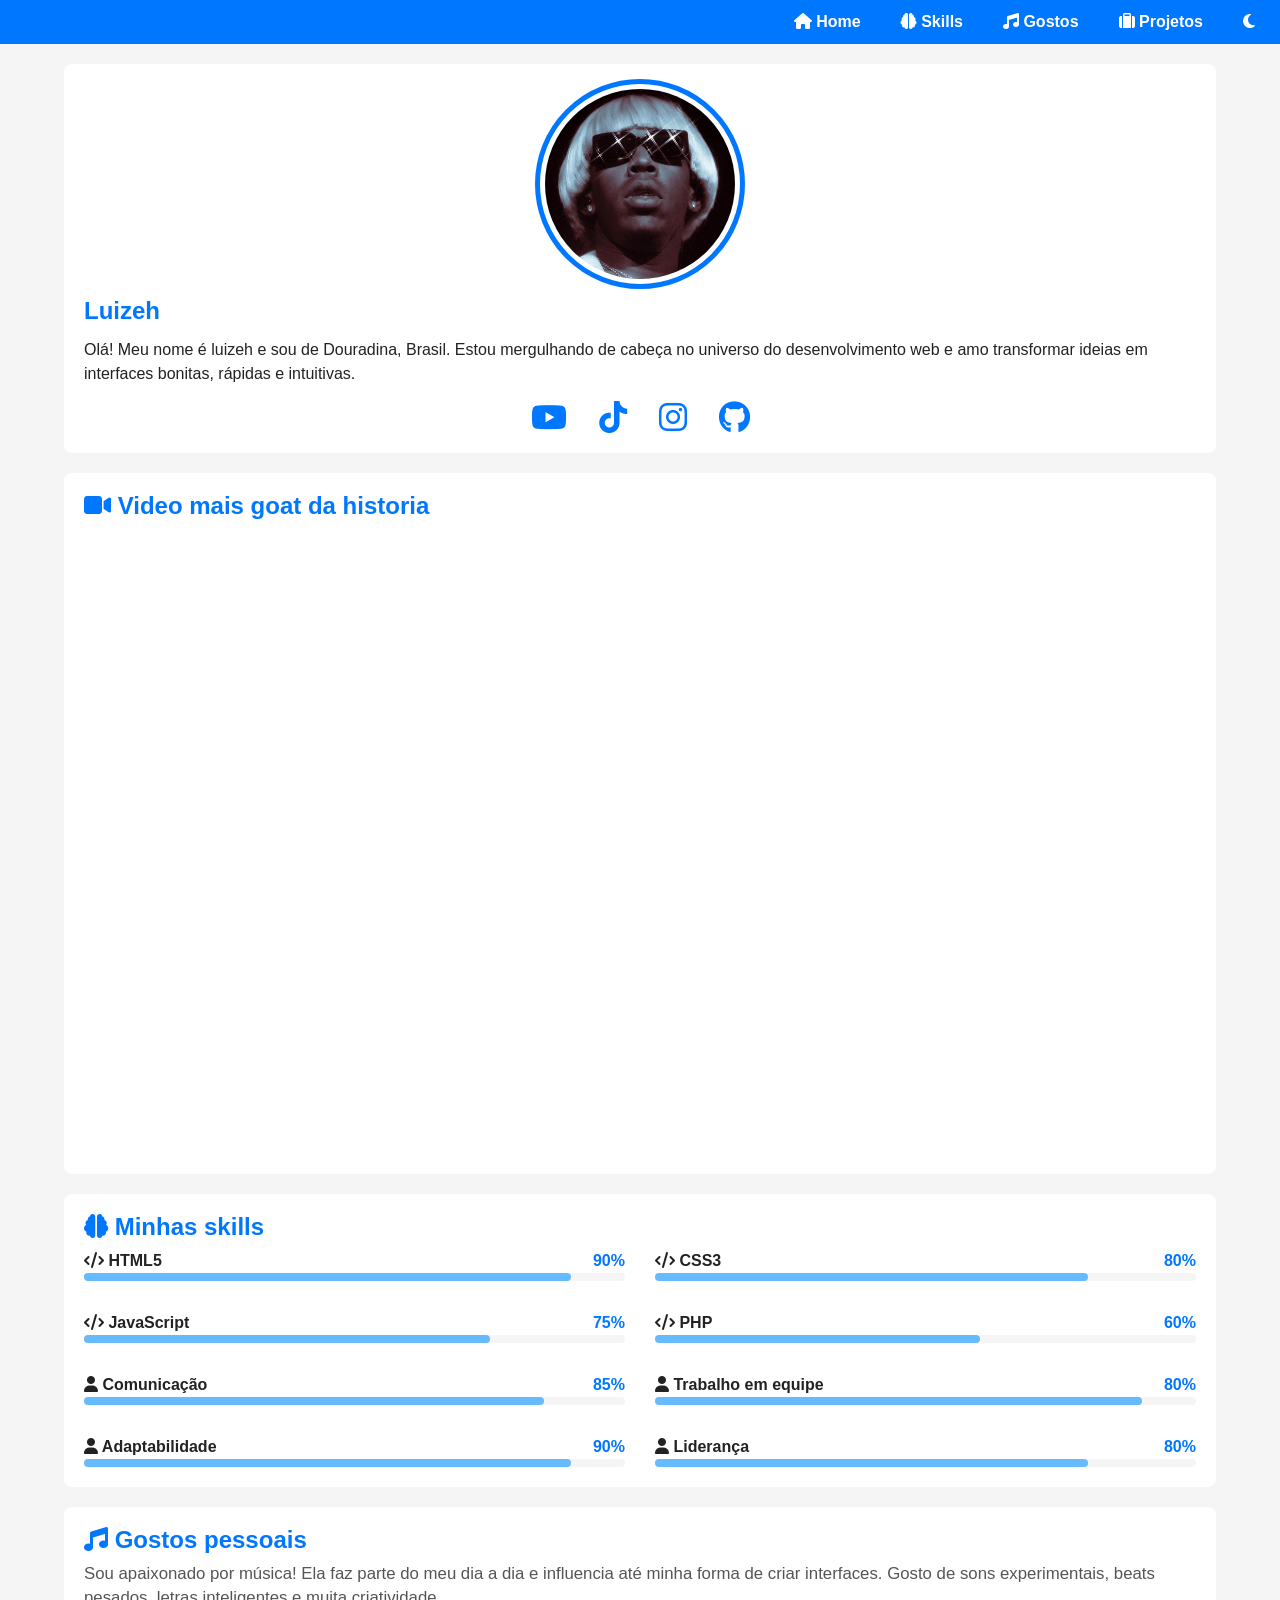
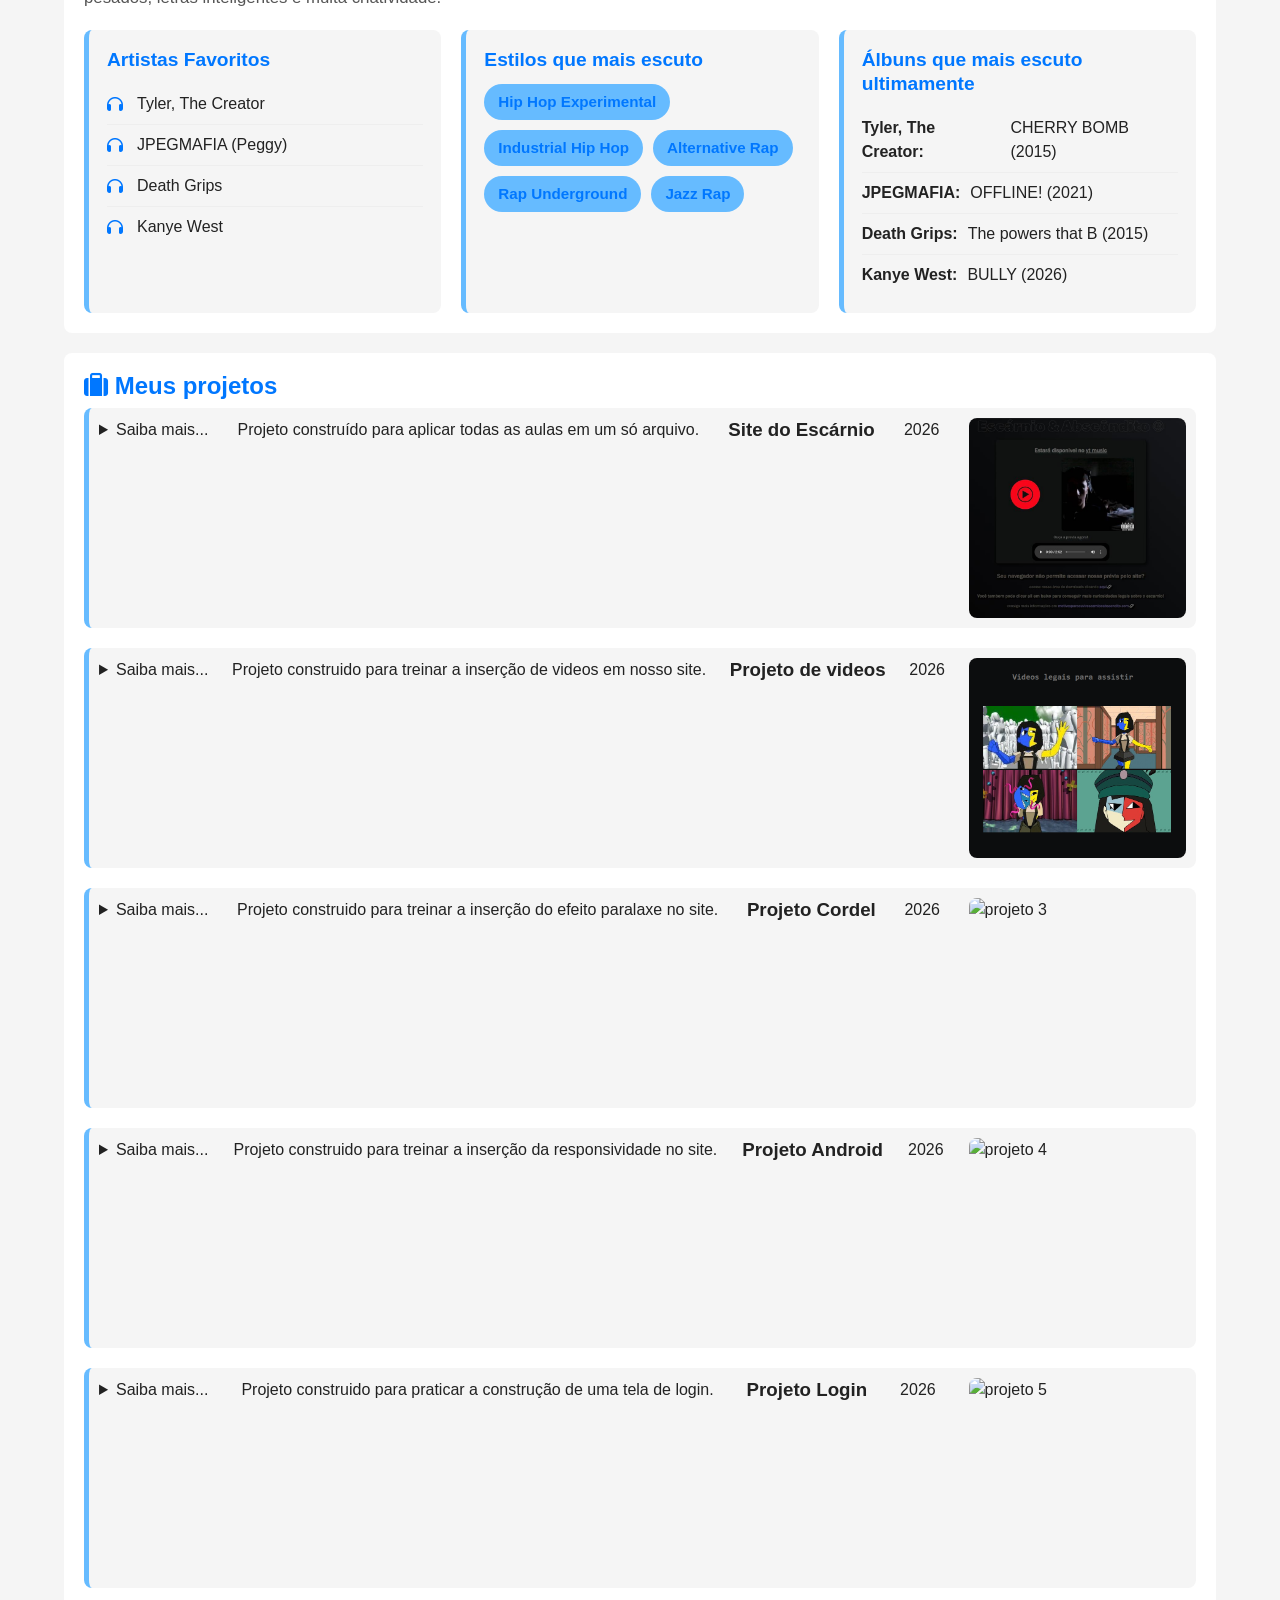
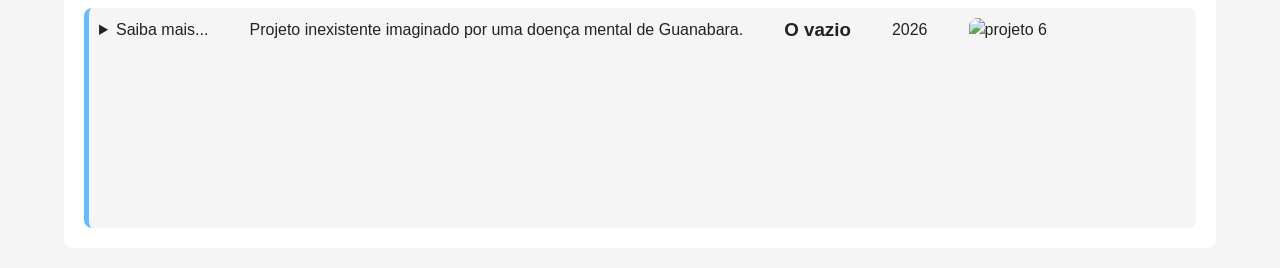
==== exercicios/md05/desafio-final/index.html @ dc18c30c "fixed readme + desafio final" ====
<!doctype html>
<html lang="pt-br">
  <head>
    <meta charset="UTF-8" />
    <meta name="viewport" content="width=device-width, initial-scale=1.0" />
    <title>Portifolio</title>
    <link rel="stylesheet" href="estilos/style.css" />
    <link rel="shortcut icon" href="favicon.svg" type="image/svg" />
    <link
      rel="stylesheet"
      href="https://cdnjs.cloudflare.com/ajax/libs/font-awesome/6.5.0/css/all.min.css"
    />
  </head>
  <body>
    <header>
      <nav id="menu">
        <ul>
          <li>
            <a href="#"><i class="fa-solid fa-house"></i> Home</a>
          </li>
          <li>
            <a href="#"><i class="fa-solid fa-brain"></i> Skills</a>
          </li>
          <li>
            <a href="#"><i class="fa-solid fa-music"></i> Gostos</a>
          </li>
          <li>
            <a href="#"><i class="fa-solid fa-suitcase"></i> Projetos</a>
          </li>

          <li>
            <a href="#"><i class="fa-solid fa-moon"></i></a>
          </li>
        </ul>
      </nav>
    </header>
    <main>
      <section id="ficha">
        <img src="imagens/pfp.png" alt="luizeh" class="foto" />
        <h1>Luizeh</h1>
        <p>
          Olá! Meu nome é luizeh e sou de Douradina, Brasil. Estou mergulhando
          de cabeça no universo do desenvolvimento web e amo transformar ideias
          em interfaces bonitas, rápidas e intuitivas.
        </p>
        <div id="social">
          <a
            href="https://www.youtube.com/@luizehyea"
            target="_blank"
            rel="nofollow"
            ><i class="fa-brands fa-youtube"></i
          ></a>
          <a
            href="https://www.tiktok.com/@luizehxd"
            target="_blank"
            rel="nofollow"
            ><i class="fa-brands fa-tiktok"></i
          ></a>
          <a
            href="https://www.instagram.com/luizehofwgkta/?hl=cs"
            target="_blank"
            rel="nofollow"
            ><i class="fa-brands fa-instagram"></i
          ></a>
          <a href="https://github.com/luizeh" target="_blank" rel="nofollow"
            ><i class="fa-brands fa-github"></i
          ></a>
        </div>
      </section>
      <section id="detalhes">
        <article id="video">
          <h2><i class="fa-solid fa-video"></i> Video mais goat da historia</h2>
          <div id="video-container">
            <iframe
              width="560"
              height="315"
              src="https://www.youtube.com/embed/xwF-3QriODI?si=jmCDyMg2c0JKW90Z"
              title="YouTube video player"
              frameborder="0"
              allow="
                accelerometer;
                autoplay;
                clipboard-write;
                encrypted-media;
                gyroscope;
                picture-in-picture;
                web-share;
              "
              referrerpolicy="strict-origin-when-cross-origin"
              allowfullscreen
            ></iframe>
          </div>
          <!-- Fim article#video -->
        </article>
        <article id="skills">
          <h2><i class="fa-solid fa-brain"></i> Minhas skills</h2>
          <div id="skill-container">
            <!-- HARD SKILLS -->
            <div class="item">
              <div class="info">
                <span class="nome">
                  <i class="fa-solid fa-code"></i> HTML5
                </span>
                <span class="porcent">90%</span>
              </div>
              <div class="barra">
                <div class="progress" style="width: 90%"></div>
              </div>
            </div>

            <div class="item">
              <div class="info">
                <span class="nome">
                  <i class="fa-solid fa-code"></i> CSS3
                </span>
                <span class="porcent">80%</span>
              </div>
              <div class="barra">
                <div class="progress" style="width: 80%"></div>
              </div>
            </div>

            <div class="item">
              <div class="info">
                <span class="nome">
                  <i class="fa-solid fa-code"></i> JavaScript
                </span>
                <span class="porcent">75%</span>
              </div>
              <div class="barra">
                <div class="progress" style="width: 75%"></div>
              </div>
            </div>

            <div class="item">
              <div class="info">
                <span class="nome"> <i class="fa-solid fa-code"></i> PHP </span>
                <span class="porcent">60%</span>
              </div>
              <div class="barra">
                <div class="progress" style="width: 60%"></div>
              </div>
            </div>

            <!-- SOFT SKILLS -->
            <div class="item">
              <div class="info">
                <span class="nome">
                  <i class="fa-solid fa-user"></i> Comunicação
                </span>
                <span class="porcent">85%</span>
              </div>
              <div class="barra">
                <div class="progress" style="width: 85%"></div>
              </div>
            </div>

            <div class="item">
              <div class="info">
                <span class="nome">
                  <i class="fa-solid fa-user"></i> Trabalho em equipe
                </span>
                <span class="porcent">80%</span>
              </div>
              <div class="barra">
                <div class="progress" style="width: 90%"></div>
              </div>
            </div>

            <div class="item">
              <div class="info">
                <span class="nome">
                  <i class="fa-solid fa-user"></i> Adaptabilidade
                </span>
                <span class="porcent">90%</span>
              </div>
              <div class="barra">
                <div class="progress" style="width: 90%"></div>
              </div>
            </div>

            <div class="item">
              <div class="info">
                <span class="nome">
                  <i class="fa-solid fa-user"></i> Liderança
                </span>
                <span class="porcent">80%</span>
              </div>
              <div class="barra">
                <div class="progress" style="width: 80%"></div>
              </div>
            </div>
          </div>
          <!-- fim article#skills -->
        </article>
        <article id="gostos">
          <h2><i class="fa-solid fa-music"></i> Gostos pessoais</h2>
          <p style="margin-bottom: 20px">
            Sou apaixonado por música! Ela faz parte do meu dia a dia e
            influencia até minha forma de criar interfaces. Gosto de sons
            experimentais, beats pesados, letras inteligentes e muita
            criatividade.
          </p>

          <div class="gostos-container">
            <!-- Card de Artistas -->
            <div class="gosto-card">
              <h3>Artistas Favoritos</h3>
              <ul class="lista-gostos">
                <li>
                  <i class="fa-solid fa-headphones"></i> Tyler, The Creator
                </li>
                <li>
                  <i class="fa-solid fa-headphones"></i> JPEGMAFIA (Peggy)
                </li>
                <li><i class="fa-solid fa-headphones"></i> Death Grips</li>
                <li><i class="fa-solid fa-headphones"></i> Kanye West</li>
              </ul>
            </div>

            <!-- Card de Estilos Musicais -->
            <div class="gosto-card">
              <h3>Estilos que mais escuto</h3>
              <div class="estilos">
                <span class="tag">Hip Hop Experimental</span>
                <span class="tag">Industrial Hip Hop</span>
                <span class="tag">Alternative Rap</span>
                <span class="tag">Rap Underground</span>
                <span class="tag">Jazz Rap</span>
              </div>
            </div>

            <!-- Card de Álbuns / Recomendações -->
            <div class="gosto-card">
              <h3>Álbuns que mais escuto ultimamente</h3>
              <ul class="lista-gostos">
                <li>
                  <strong>Tyler, The Creator:</strong> CHERRY BOMB (2015)
                </li>
                <li>
                  <strong>JPEGMAFIA:</strong> OFFLINE! (2021)
                </li>
                <li>
                  <strong>Death Grips:</strong>The powers that B (2015)
                </li>
                <li>
                  <strong>Kanye West:</strong> BULLY (2026)
                </li>
              </ul>
            </div>
          </div>
        </article>
        <article id="projetos">
          <h2><i class="fa-solid fa-suitcase"></i> Meus projetos</h2>
          <div id="projeto-container">
              <div class="projeto">
                <img src="imagens/escarnio.png" alt="projeto 1" class="foto">
                <p class="periodo">2026</p>
                <h3>Site do Escárnio</h3>
                <p>Projeto construído para aplicar todas as aulas em um só arquivo.</p>
                <details class="descrição">
                    <summary>Saiba mais...</summary>
                    <p>Primeiro projeto de Luizeh, construído para a divulgação do seu album colaborativo 'escárnio', com a participação de lolacas. Foi feito durante o módulo 1, aplicando todas as aulas em um exercício unico. </p>
                </details>
            </div>
            <div class="projeto">
                <img src="imagens/ena.png" alt="projeto 2" class="foto">
                <p class="periodo">2026</p>
                <h3>Projeto de videos</h3>
                <p>Projeto construido para treinar a inserção de videos em nosso site.</p>
                <details class="descrição">
                    <summary>Saiba mais...</summary>
                    <p>Guanabara fez um site com os próprios videos, mas luizeh optou por colocar episódios da série ENA feita por Joel Guerra. Isso foi decidido para deixar o site mais divertido e que combinasse mais com luizeh.</p>
                </details>
            </div>
              <div class="projeto">
                <img src="imagens/projeto-02-cordel.jpg" alt="projeto 3" class="foto">
                <p class="periodo">2026</p>
                <h3>Projeto Cordel</h3>
                <p>Projeto construido para treinar a inserção do efeito paralaxe no site.</p>
                <details class="descrição">
                    <summary>Saiba mais...</summary>
                    <p>Este é considerado o projeto mais feio que guanabara nos mandou fazer. É um poema vergonhoso e feito para velhos, e o site tem letras excessivamente grandes. porém fomos obrigados a fazer dessa forma, porque foi assim que fomos instruídos.</p>
                </details>
            </div>
                <div class="projeto">
                <img src="imagens/projeto-03-android.jpg" alt="projeto 4" class="foto">
                <p class="periodo">2026</p>
                <h3>Projeto Android</h3>
                <p>Projeto construido para treinar a inserção da responsividade no site.</p>
                <details class="descrição">
                    <summary>Saiba mais...</summary>
                    <p>O primeiro site divertido de construir nesse curso. Em meados do Modulo 2, guanabara explicou passo a passo como fazer esse projeto. porém, luizeh optou por fazer antes, sem seguir as instruções. deu muito certo, e ele pode pular o tutorial de Guanabara.</p>
                </details>
            </div>
                <div class="projeto">
                <img src="imagens/projeto-05-login.jpg" alt="projeto 5" class="foto">
                <p class="periodo">2026</p>
                <h3>Projeto Login</h3>
                <p>Projeto construido para praticar a construção de uma tela de login.</p>
                <details class="descrição">
                    <summary>Saiba mais...</summary>
                    <p>A tela de login foi feita em meados do Módulo 4. A imagem que está sendo mostrada não retrata o projeto feito por luizeh, e sim o projeto feito pelo Gustavo Guanabara, professor do cursoemvideo. Luizeh escolheu assim, porque a imagem já estava salva, mas seu projeto ficou bem melhor doque o de Guanabara.</p>
                </details>
            </div>
                     <div class="projeto">
                <img src="imagens/projeto-06-album.jpg" alt="projeto 6" class="foto">
                <p class="periodo">2026</p>
                <h3>O vazio</h3>
                <p>Projeto inexistente imaginado por uma doença mental de Guanabara.</p>
                <details class="descrição">
                    <summary>Saiba mais...</summary>
                    <p>Gustavo Guanabara, o professor do cursoemvideo, sofre de esquizofrenia e imaginou que nós haviamos feito esse projeto durante o curso de HTML5 e CSS3, mas na verdade esse projeto nunca existiu, e não foi realizado por ninguém.</p>
                </details>
            </div>
          </div>
          <!-- fim article#projetos -->
        </article>
      </section>
    </main>
    <footer></footer>

    <script src="scripts/script.js"></script>
  </body>
</html>
---- exercicios/md05/desafio-final/estilos/style.css ----
/* 
  Variáveis para cores:
  --fundo-principal
  --texto
  --texto-inverso
  --destaque
  --destaque-inverso
  --fundo-card
*/

* {
  margin: 0;
  padding: 0;
  box-sizing: border-box;
}

:root {
  --fundo-principal: #f5f5f5;
  --texto: #222222;
  --texto-inverso: #ffffff;
  --destaque: #0077ff;
  --destaque-inverso: #66bbff;
  --fundo-card: #ffffff;
}

body {
  font-family: Verdana, Geneva, Tahoma, sans-serif;
  line-height: 1.5em;
  background-color: var(--fundo-principal);
  color: var(--texto);
}

header {
  background-color: var(--destaque);
  color: var(--texto);
  padding: 10px;
  display: flex;
  justify-content: flex-end;
  align-content: center;
}

nav#menu ul {
  list-style: none;
  display: flex;
  gap: 10px;
}

nav#menu a {
  text-decoration: none;
  color: var(--texto-inverso);
  font-weight: 600;
  padding: 12px 15px;
  border-radius: 5px;
  transition: background-color 0.5s;
}

nav#menu a:hover {
  background-color: var(--destaque-inverso);
  color: var(--destaque);
}

main {
  display: grid;
  grid-template-columns: auto 90vw auto;
  gap: 20px;
  margin-top: 20px;
}

section#ficha {
  background-color: var(--fundo-card);
  padding: 20px;
  border-radius: 8px;
  grid-column: 2;
}

section#ficha img {
  width: 200px;
  aspect-ratio: 1/1;
  border-radius: 50%;
  border: 5px solid var(--fundo-card);
  outline: 5px solid var(--destaque);
  display: block;
  margin: auto;
  margin-bottom: 15px;
}

section#ficha h1 {
  color: var(--destaque);
  margin: 15px 0;
  font-size: 1.5em;
  text-align: left;
}

div#social {
  display: flex;
  justify-content: center;
  align-items: center;
  font-size: 2em;
  gap: 1em;
  margin-top: 15px;
}

div#social a {
  color: var(--destaque);
  transition: color 0.5s;
}

div#social a:hover {
  color: var(--destaque-inverso);
}

section#detalhes {
  grid-column: 2;
}

article {
  background-color: var(--fundo-card);
  padding: 20px;
  margin-bottom: 20px;
  border-radius: 8px;
}

article h2 {
  color: var(--destaque);
  margin-bottom: 10px;
}

#video-container {
  position: relative;
  width: 100%;
  aspect-ratio: 16/9;
}

#video-container iframe {
  position: absolute;
  top: 0;
  left: 0;
  width: 100%;
  height: 100%;
  border-radius: 8px;
}

#skill-container {
  display: grid;
  grid-template-columns: 1fr;
  gap: 30px;
}

#skill-container .info {
  display: flex;
  justify-content: space-between;
  align-items: center;
}

#skill-container .nome {
  font-weight: bold;
  color: var(--texto);
}

#skill-container .porcent {
  font-weight: bold;
  color: var(--destaque);
}

#skill-container .barra {
  width: 100%;
  height: 8px;
  background-color: var(--fundo-principal);
  border-radius: 4px;
}

#skill-container .progress {
  height: 100%;
  background-color: var(--destaque-inverso);
  border-radius: 4px;
}

/* ====================== GOSTOS ====================== */

#gostos p {
  color: #555;
  font-size: 1.05em;
}

.gostos-container {
  display: grid;
  grid-template-columns: 1fr;
  gap: 20px;
}

.gosto-card {
  background-color: var(--fundo-principal);
  padding: 18px;
  border-radius: 8px;
  border-left: 5px solid var(--destaque-inverso);
  transition: border-color .5s, border-width .5s;
}

.gosto-card h3 {
  color: var(--destaque);
  margin-bottom: 12px;
  font-size: 1.2em;
}

.gosto-card:hover{
  border-color: var(--destaque);
  border-left-width: 15px;
  cursor: pointer;
}

.lista-gostos {
  list-style: none;
}

.lista-gostos li {
  padding: 8px 0;
  border-bottom: 1px solid #eee;
  display: flex;
  align-items: center;
  gap: 10px;
}

.lista-gostos li:last-child {
  border-bottom: none;
}

.lista-gostos i {
  color: var(--destaque);
  width: 20px;
}

.estilos {
  display: flex;
  flex-wrap: wrap;
  gap: 10px;
}

.tag {
  background-color: var(--destaque-inverso);
  color: var(--destaque);
  padding: 6px 14px;
  border-radius: 20px;
  font-size: 0.95em;
  font-weight: 600;
}

#projeto-container{
  display: flex;
  flex-direction: column;
  gap: 20px;
}
#projeto-container .projeto{
  display: flex;
  flex-direction: column;
  gap: 15px;
  background-color: var(--fundo-principal);
  padding: 10px;
  border-radius: 8px;
  border-left: 5px solid var(--destaque-inverso);
  transition: border-color .5s, border-width .5s;
}

#projeto-container .projeto:hover{
  border-color: var(--destaque);
  border-left-width: 15px;
  cursor: pointer;
}

#projeto-container .foto{
  width: 100%;
  aspect-ratio: 16/9;
  object-fit: cover;
  overflow: hidden;
  border-radius: 8px;
}


@media screen and (min-width: 768px) {
  #skill-container {
    grid-template-columns: 1fr 1fr;
  }
    .gostos-container {
    grid-template-columns: repeat(auto-fit, minmax(280px, 1fr));
  }
  #projeto-container .projeto{
    flex-direction: row-reverse;
    justify-content: space-between;
  }

  #projeto-container .foto{
    aspect-ratio: 1/1;
    max-width: 20%;
    max-height: 200px;
  }
}
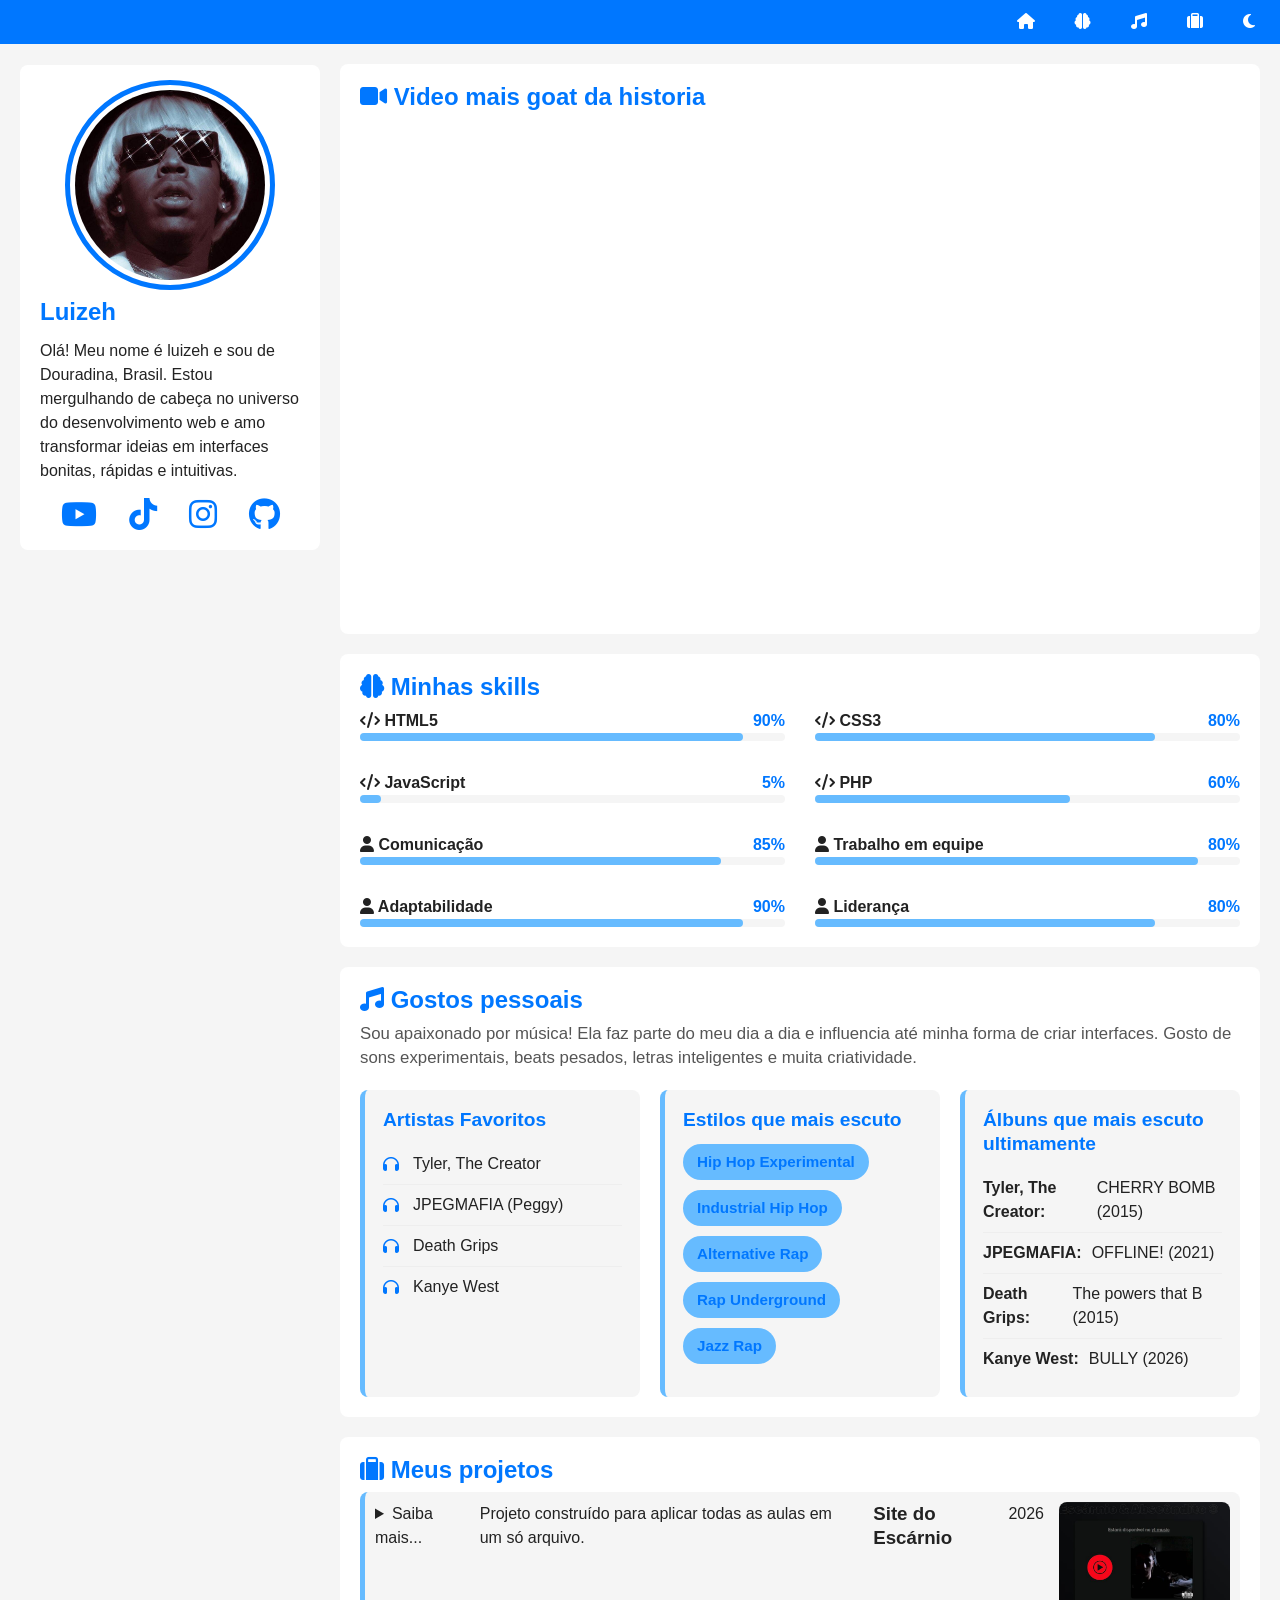
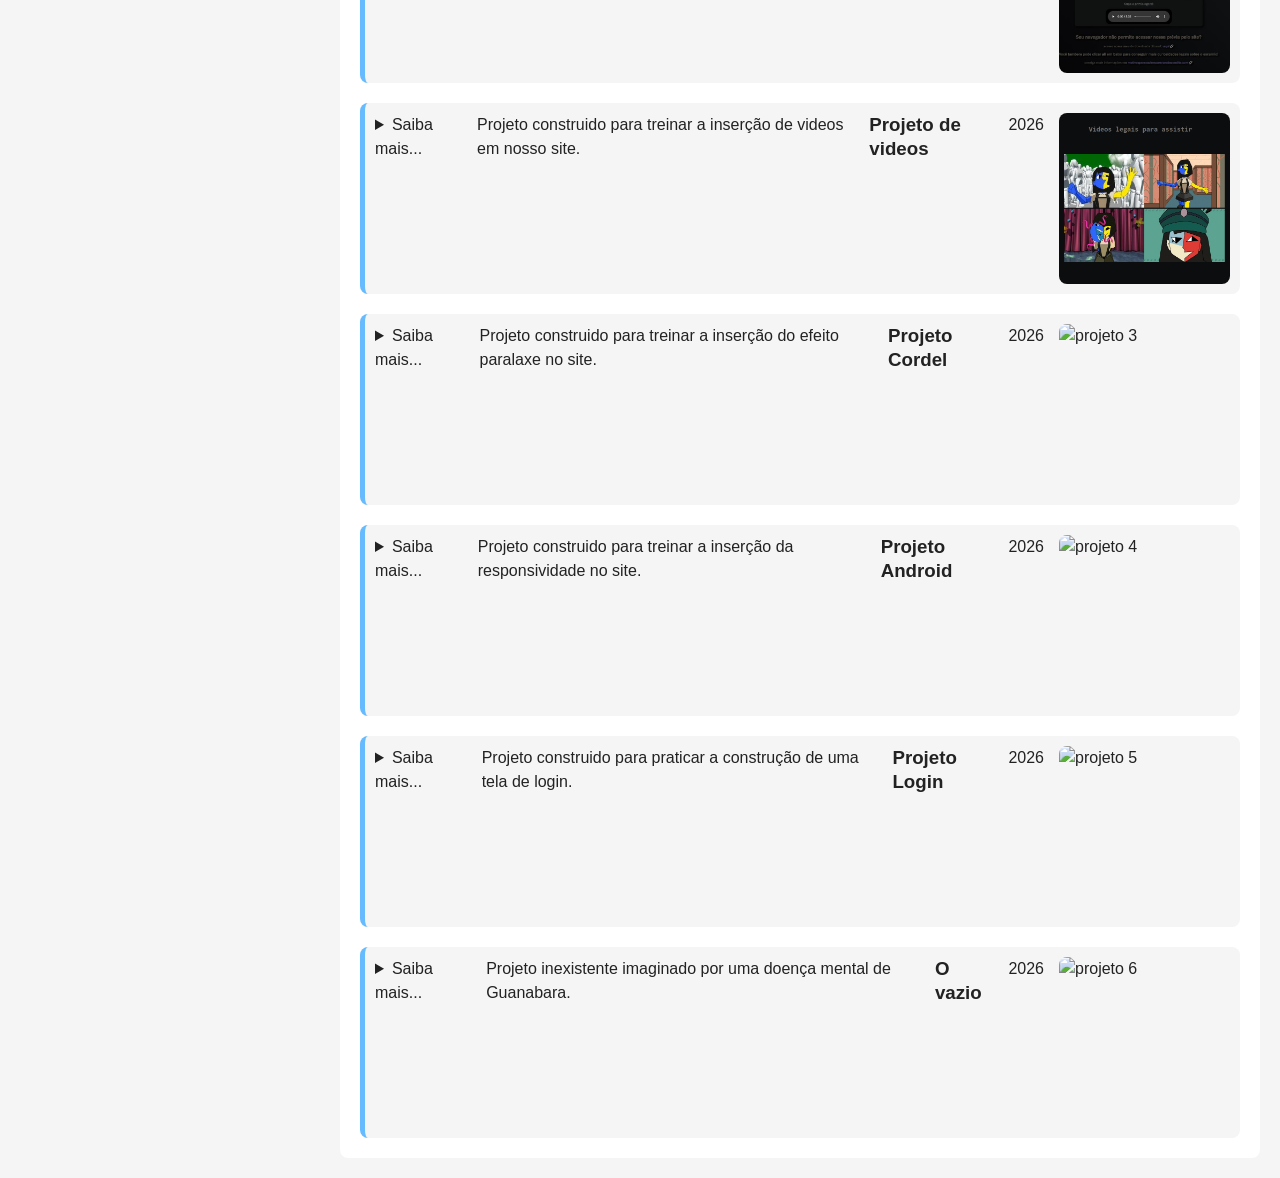
==== commit 4f1f0c8e: "responsividade no desafio final." ====
--- a/exercicios/md05/desafio-final/index.html
+++ b/exercicios/md05/desafio-final/index.html
@@ -16,20 +16,20 @@
       <nav id="menu">
         <ul>
           <li>
-            <a href="#"><i class="fa-solid fa-house"></i> Home</a>
-          </li>
-          <li>
-            <a href="#"><i class="fa-solid fa-brain"></i> Skills</a>
-          </li>
-          <li>
-            <a href="#"><i class="fa-solid fa-music"></i> Gostos</a>
-          </li>
-          <li>
-            <a href="#"><i class="fa-solid fa-suitcase"></i> Projetos</a>
-          </li>
-
-          <li>
-            <a href="#"><i class="fa-solid fa-moon"></i></a>
+            <a href="#ficha" class="link"><i class="fa-solid fa-house"></i></a>
+          </li>
+          <li>
+            <a href="#skills" class="link"><i class="fa-solid fa-brain"></i></a>
+          </li>
+          <li>
+            <a href="#gostos" class="link"><i class="fa-solid fa-music"></i></a>
+          </li>
+          <li>
+            <a href="#projetos" class="link"><i class="fa-solid fa-suitcase"></i></a>
+          </li>
+
+          <li>
+            <a href="#" id="botao-tema"><i class="fa-solid fa-moon"></i></a>
           </li>
         </ul>
       </nav>
@@ -125,10 +125,10 @@
                 <span class="nome">
                   <i class="fa-solid fa-code"></i> JavaScript
                 </span>
-                <span class="porcent">75%</span>
-              </div>
-              <div class="barra">
-                <div class="progress" style="width: 75%"></div>
+                <span class="porcent">5%</span>
+              </div>
+              <div class="barra">
+                <div class="progress" style="width: 5%"></div>
               </div>
             </div>
 
--- a/exercicios/md05/desafio-final/estilos/style.css
+++ b/exercicios/md05/desafio-final/estilos/style.css
@@ -37,6 +37,9 @@
   display: flex;
   justify-content: flex-end;
   align-content: center;
+  position: sticky;
+  top: 0;
+  z-index: 1;
 }
 
 nav#menu ul {
@@ -276,6 +279,19 @@
 
 
 @media screen and (min-width: 768px) {
+  main{
+    grid-template-columns: auto 300px 1fr auto;
+  }
+
+  section#ficha{
+    grid-column: 2 / 3;
+    height: fit-content;
+    position: sticky;
+    top: 65px;
+  }
+  section#detalhes{
+    grid-column: 3/ 4;
+  }
   #skill-container {
     grid-template-columns: 1fr 1fr;
   }
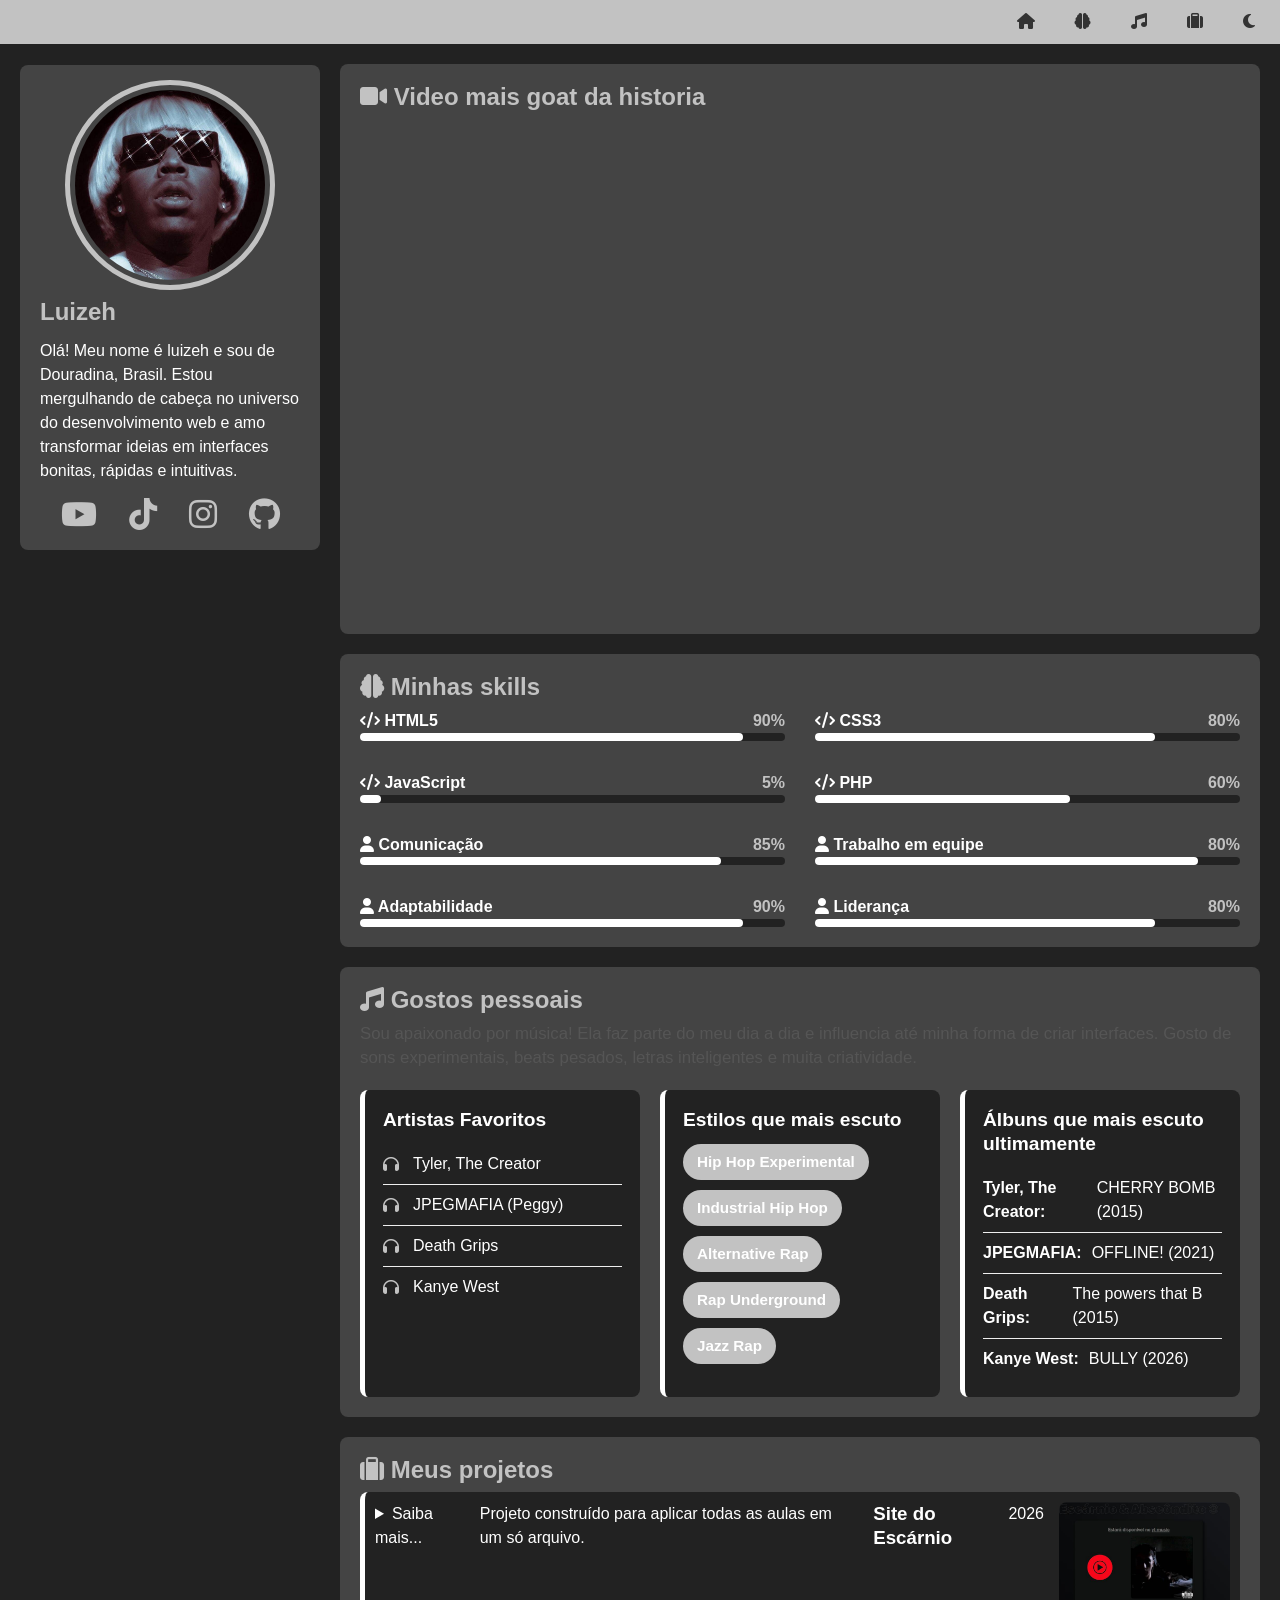
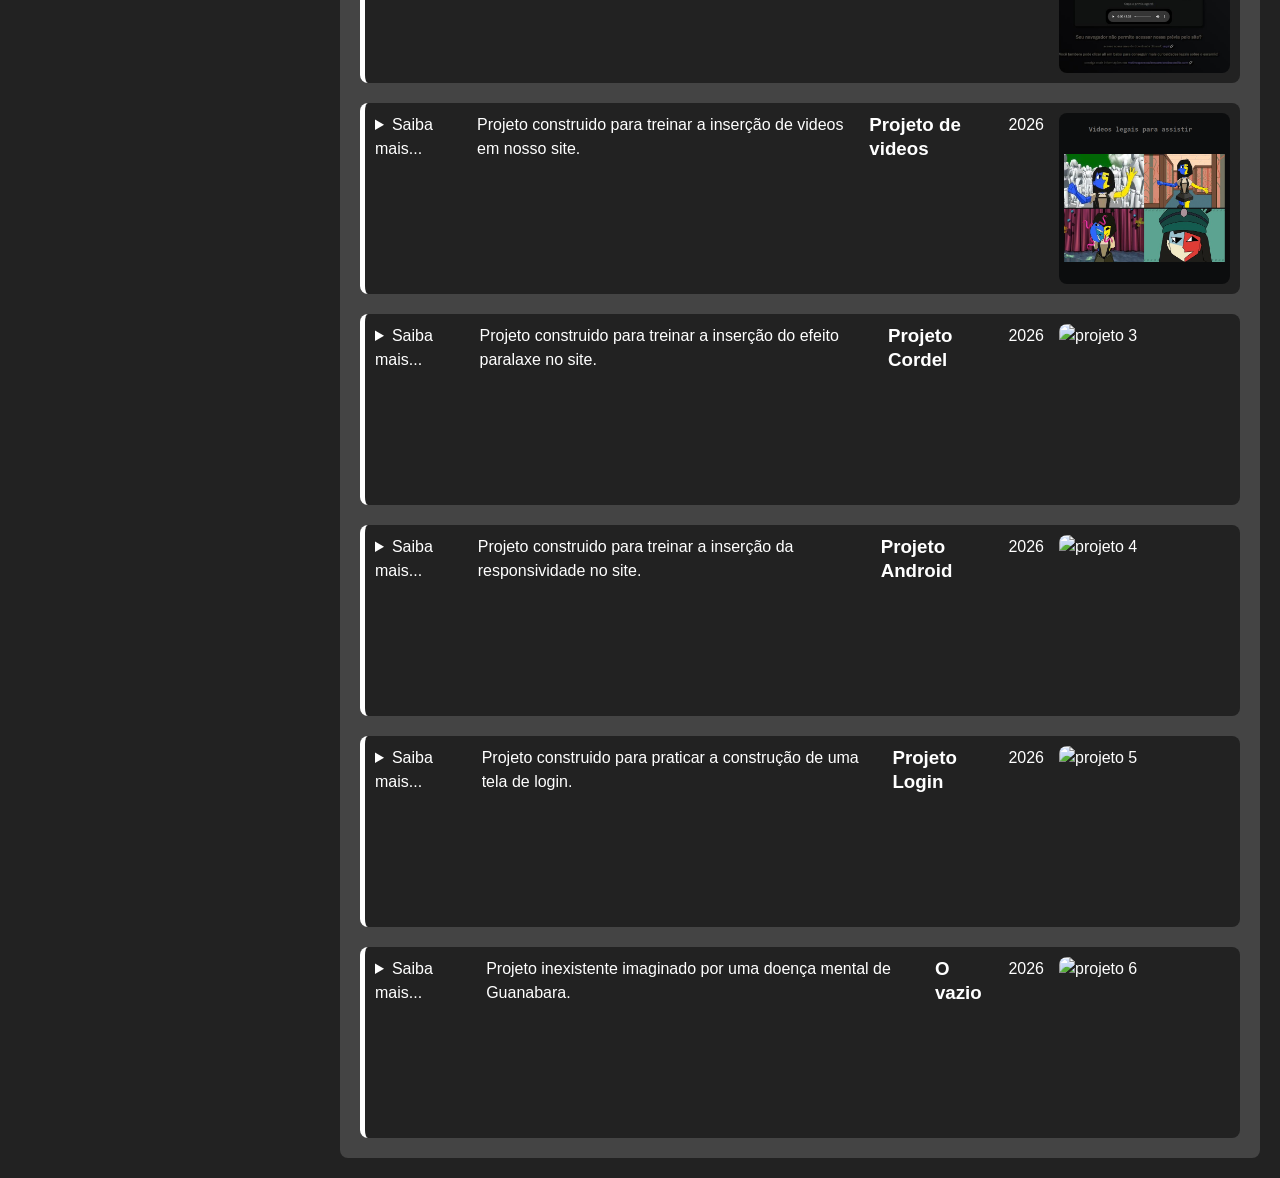
==== commit 378c21e4: "mudança de tema desafio final" ====
--- a/exercicios/md05/desafio-final/index.html
+++ b/exercicios/md05/desafio-final/index.html
@@ -11,7 +11,7 @@
       href="https://cdnjs.cloudflare.com/ajax/libs/font-awesome/6.5.0/css/all.min.css"
     />
   </head>
-  <body>
+  <body class="escuro">
     <header>
       <nav id="menu">
         <ul>
@@ -29,7 +29,7 @@
           </li>
 
           <li>
-            <a href="#" id="botao-tema"><i class="fa-solid fa-moon"></i></a>
+            <a href="#" class="link" id="botao-tema"><i class="fa-solid fa-moon"></i></a>
           </li>
         </ul>
       </nav>
--- a/exercicios/md05/desafio-final/estilos/style.css
+++ b/exercicios/md05/desafio-final/estilos/style.css
@@ -23,11 +23,21 @@
   --fundo-card: #ffffff;
 }
 
+body.escuro{
+  --fundo-principal: #222222;
+  --texto: #ffffff;
+  --texto-inverso: #333333;
+  --destaque: #c2c2c2;
+  --destaque-inverso: #ffffff;
+  --fundo-card: #444444;
+}
+
 body {
   font-family: Verdana, Geneva, Tahoma, sans-serif;
   line-height: 1.5em;
   background-color: var(--fundo-principal);
   color: var(--texto);
+  transition: background-color 1s, color 1s;
 }
 
 header {
@@ -200,7 +210,6 @@
 }
 
 .gosto-card h3 {
-  color: var(--destaque);
   margin-bottom: 12px;
   font-size: 1.2em;
 }
@@ -239,8 +248,8 @@
 }
 
 .tag {
-  background-color: var(--destaque-inverso);
-  color: var(--destaque);
+  background-color: var(--destaque);
+  color: var (--texto);
   padding: 6px 14px;
   border-radius: 20px;
   font-size: 0.95em;
